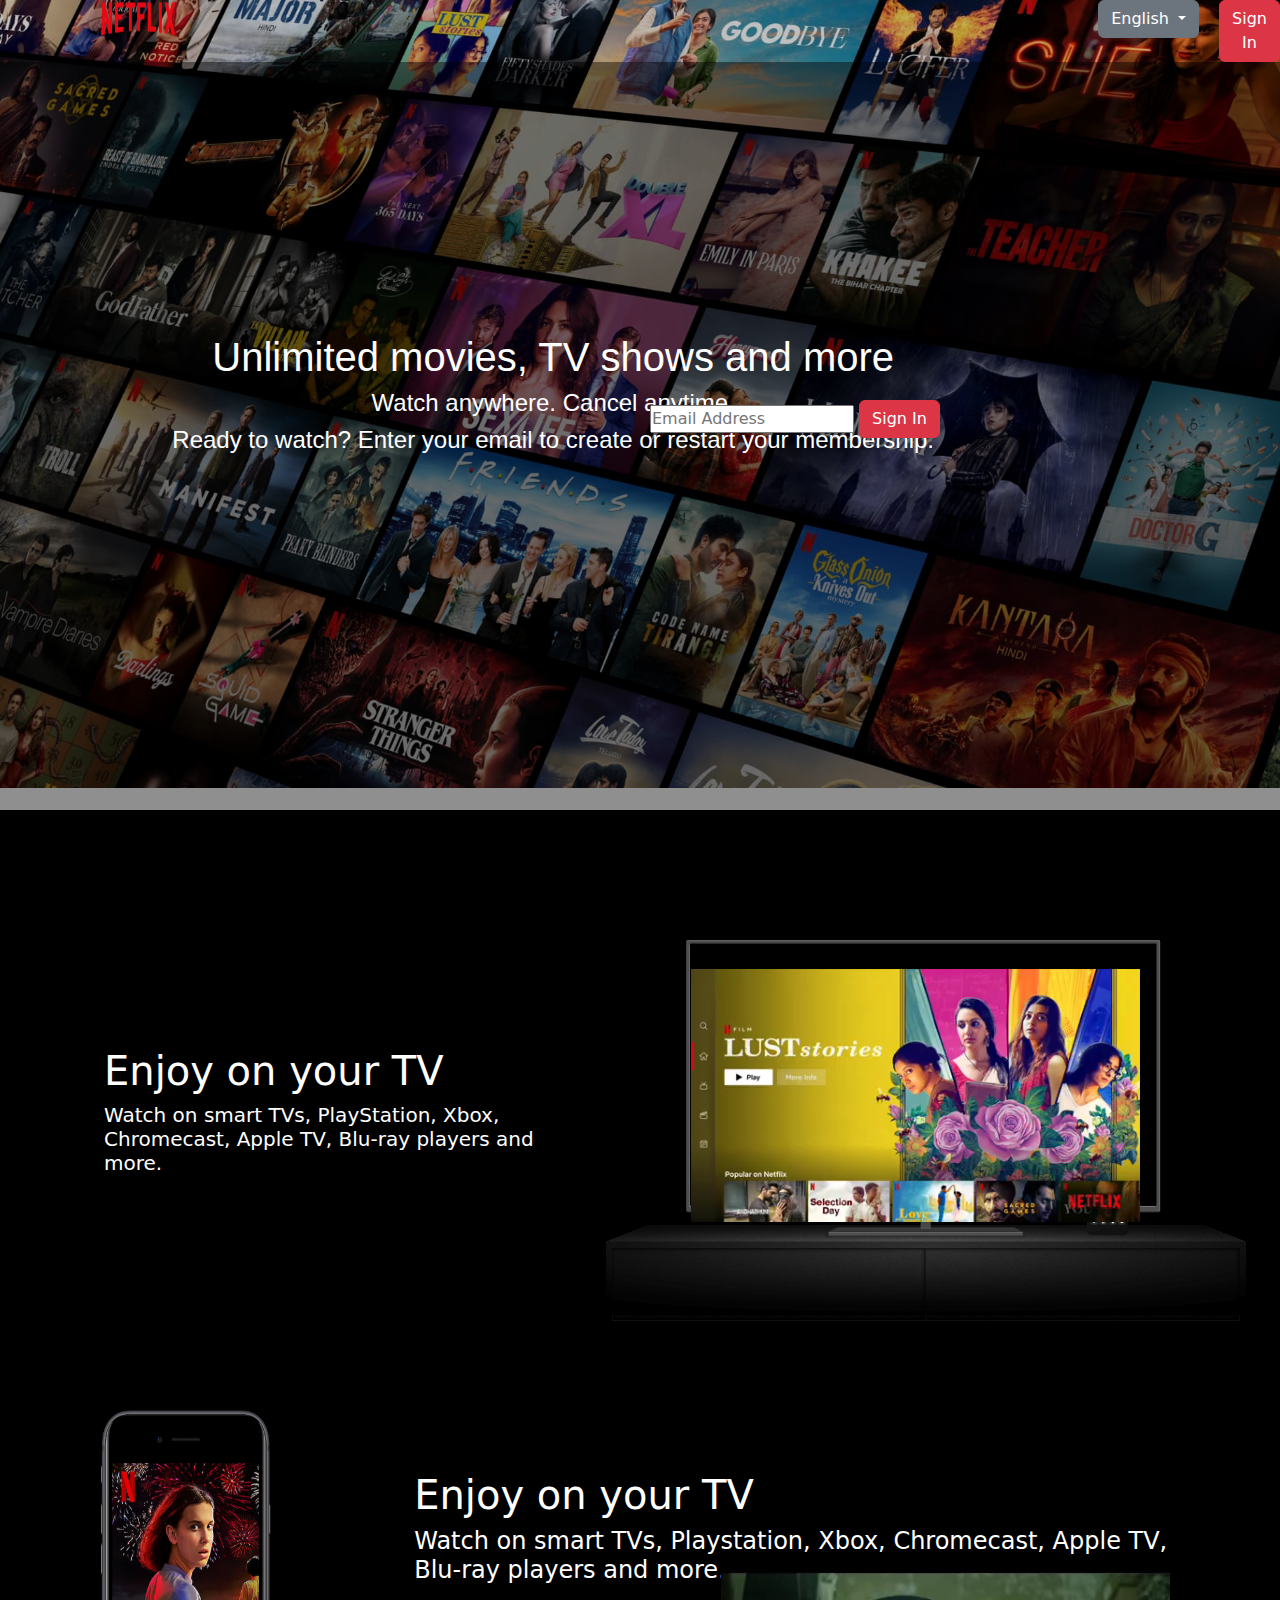
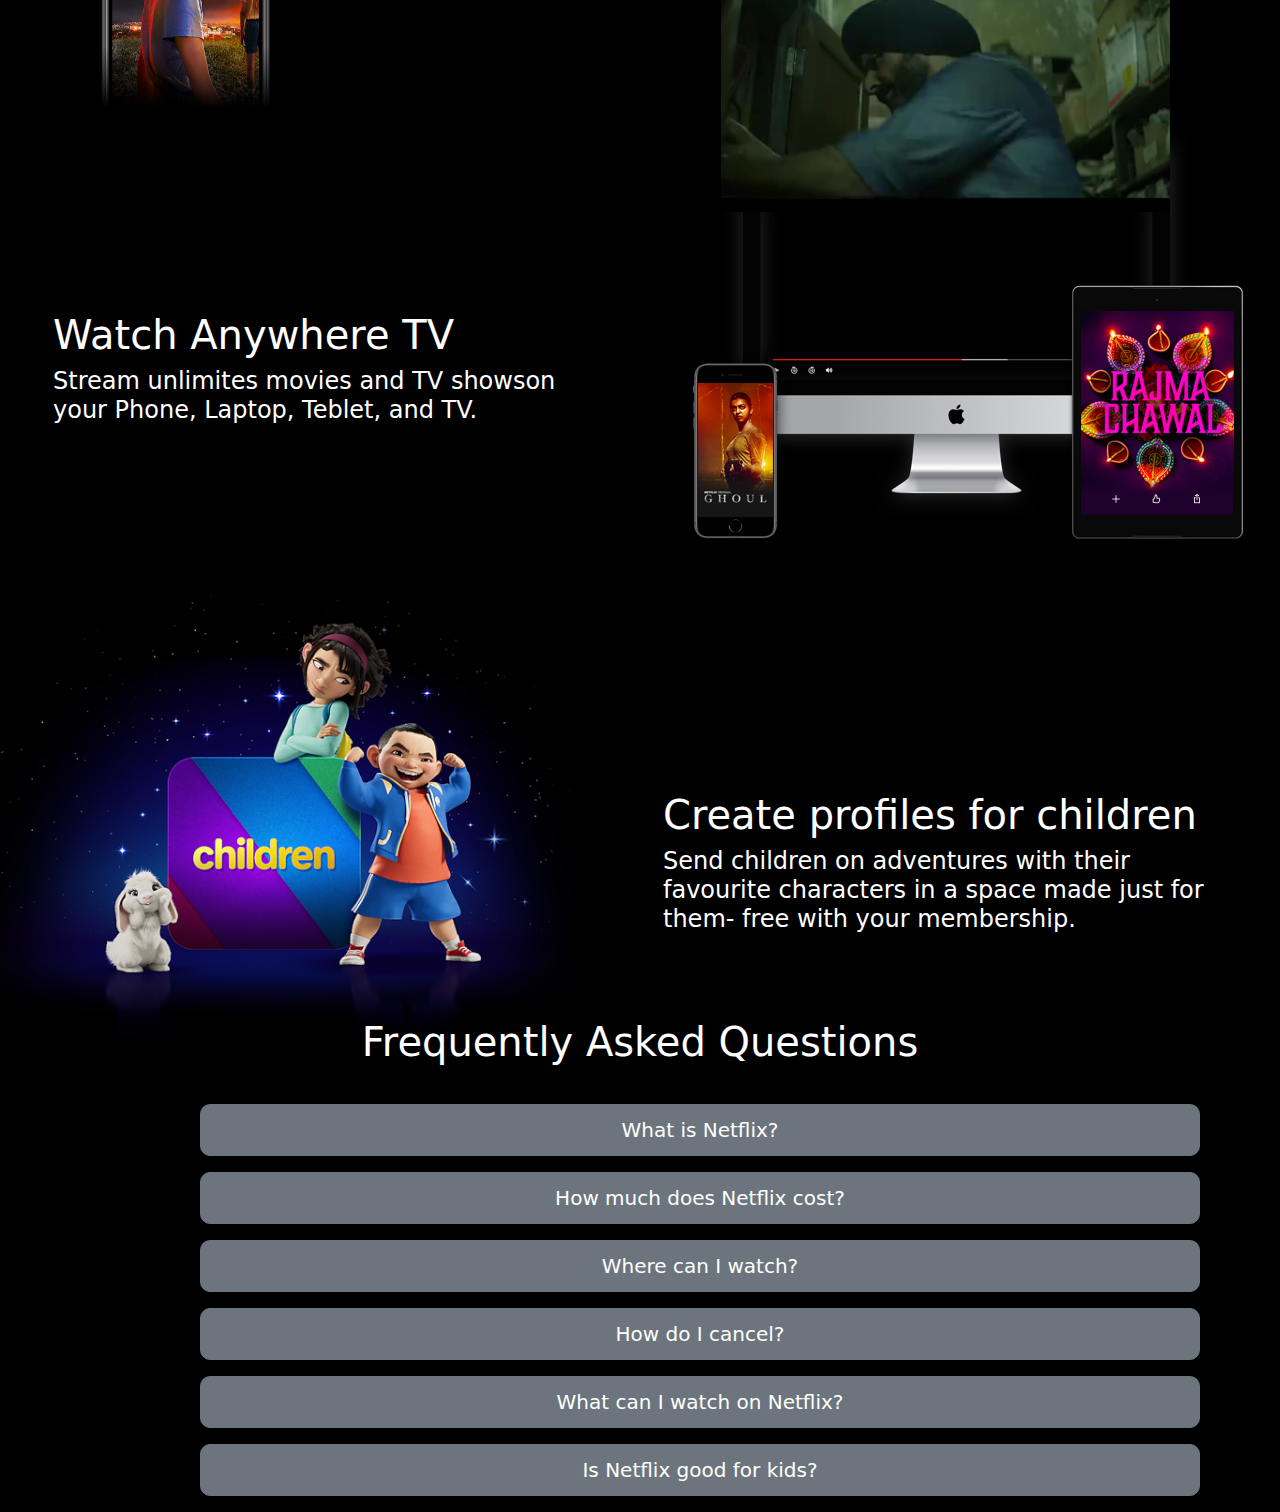
==== index.html @ 4d95a34c "Without Footer" ====
<!DOCTYPE html>
<html lang="en">

<head>
  <title>Title</title>
  <!-- Required meta tags -->
  <meta charset="utf-8" />
  <meta name="viewport" content="width=device-width, initial-scale=1, shrink-to-fit=no" />
  <link rel="stylesheet" href="style.css" />
  <link rel="stylesheet" href="https://cdnjs.cloudflare.com/ajax/libs/font-awesome/6.5.1/css/all.min.css"
    integrity="sha512-DTOQO9RWCH3ppGqcWaEA1BIZOC6xxalwEsw9c2QQeAIftl+Vegovlnee1c9QX4TctnWMn13TZye+giMm8e2LwA=="
    crossorigin="anonymous" referrerpolicy="no-referrer" />
  <!-- Bootstrap CSS -->
  <link href="https://cdn.jsdelivr.net/npm/bootstrap@5.3.3/dist/css/bootstrap.min.css" rel="stylesheet"
    integrity="sha384-QWTKZyjpPEjISv5WaRU9OFeRpok6YctnYmDr5pNlyT2bRjXh0JMhjY6hW+ALEwIH" crossorigin="anonymous" />
</head>

<body>
  <div class="main">
    <nav>
      <div class="logo">
        <img src="resources/netflix-logo.png" alt="logo" class="logo__img" />
      </div>
      <div class="dropdown">
        <button class="btn btn-secondary dropdown-toggle" type="button" data-bs-toggle="dropdown" aria-expanded="false">
          <i class="fa-solid fa-language"></i> English
        </button>
        <ul class="dropdown-menu">
          <li><a class="dropdown-item" href="#">English</a></li>
          <li><a class="dropdown-item" href="#">हिंदी</a></li>
        </ul>
      </div>
      <div class="login__button">
        <button type="button" class="btn btn-danger">Sign In</button>
      </div>
    </nav>
    <div class="box"></div>
    <div class="hero">
      <span>
        <h1>Unlimited movies, TV shows and more</h1>
      </span>
      <span>
        <h4>Watch anywhere. Cancel anytime.</h4>
      </span>
      <span>
        <h4>
          Ready to watch? Enter your email to create or restart your
          membership.
        </h4>
      </span>
    </div>
    <div class="hero__input">
      <input type="text" placeholder="Email Address" />
      <button type="button" class="btn btn-danger">Sign In</button>
    </div>
  </div>
  <section>
    <div class="second__page">
      <div class="second__page__text">
        <span>
          <h1>Enjoy on your TV</h1>
        </span>
        <span>
          <h5>
            Watch on smart TVs, PlayStation, Xbox, Chromecast, Apple TV,
            Blu-ray players and more.
          </h5>
        </span>
      </div>
      <div class="second__page__image">
        <video src="resources/video-1.m4v" class="video1" autoplay loop muted></video>
        <img src="resources/tv-1.png" alt="TV Image" class="tv__image" />
      </div>
    </div>
  </section>
  <section>
    <div class="third__page">
      <div class="third__page__image">
        <img src="resources/mobile.jpg" alt="photo" class="mobile__image">
      </div>
      <div class="third__page__text">
        <h1>Enjoy on your TV</h1>
        <h4>Watch on smart TVs, Playstation, Xbox,
          Chromecast, Apple TV, Blu-ray players and
          more.</h4>
      </div>
    </div>
  </section>
  <section>
    <div class="fourth__page">
      <div class="fourth__page__image">
        <img src="resources/tv-2.png" alt="image" class="tv__image2">
        <video src="resources/video-2.m4v" class="video2" autoplay loop muted></video>
      </div>
      <div class="fourth__page__text">
        <h1>Watch Anywhere TV</h1>
        <h4>Stream unlimites movies and TV showson your
          Phone, Laptop, Teblet, and TV.</h4>
      </div>
    </div>
  </section>
  <section>
    <div class="fifth__page">
      <div class="fifth__page__image">
        <img src="resources/children.png" alt="Children Image" class="children__image">
      </div>
      <div class="fifth__page__text">
        <h1>Create profiles for children</h1>
        <h4>Send children on adventures with their
          favourite characters in a space made just for
          them- free with your membership.
        </h4>
      </div>
  </section>
  <section>
    <div class="sixth__page">
      <div class="sixth__page__head">
        <h1>Frequently Asked Questions</h1>
      </div>
    
    <div class="first__question">
      <p class="d-inline-flex gap-1">
        <button class=" btn btn-secondary" type="button" data-bs-toggle="collapse" data-bs-target="#collapseExample" aria-expanded="false" aria-controls="collapseExample">
          What is Netflix? <i class="fa-solid fa-plus"></i>
        </button>
      </p>
      <div class="collapse" id="collapseExample">
        <div class="card card-body">
          Netflix is a streaming service that offers a wide variety of award-winning TV shows, movies, anime,
          documentaries and more - on thousands of internet-connected devices.
          You can watch as much as you want, whenever you want, without a single ad - all for one low monthly price.
          There's always something new to discover, and new TV shows and movies are added every week!
        </div>
      </div>
    </div>

    <div class="second__question">
      <p class="d-inline-flex gap-1">
        <button class=" btn btn-secondary" type="button" data-bs-toggle="collapse" data-bs-target="#collapseExample" aria-expanded="false" aria-controls="collapseExample">
          How much does Netflix cost? <i class="fa-solid fa-plus"></i>
        </button>
      </p>
      <div class="collapse" id="collapseExample">
        <div class="card card-body">
          Watch Netflix on your smartphone, tablet, Smart TV, laptop, or streaming device, all for one fixed monthly
          fee. Plans range from ₹649 to ₹149 a month. No extra costs, no contracts.
        </div>
      </div>
    </div>

    <div class="third__question">
      <p class="d-inline-flex gap-1">
        <button class=" btn btn-secondary" type="button" data-bs-toggle="collapse" data-bs-target="#collapseExample" aria-expanded="false" aria-controls="collapseExample">
          Where can I watch? <i class="fa-solid fa-plus"></i>
        </button>
      </p>
      <div class="collapse" id="collapseExample">
        <div class="card card-body">
          Watch anywhere, anytime. Sign in with your Netflix account to watch instantly on the web at netflix.com from
          your personal computer or on any internet-connected device that offers the Netflix app, including smart TVs,
          smartphones, tablets, streaming media players and game consoles.You can also download your favourite shows with the iOS, Android, or Windows 10 app. Use downloads to watch
          while you're on the go and without an internet connection. Take Netflix with you anywhere.
        </div>
      </div>
    </div>
    
    <div class="fourth__question">
      <p class="d-inline-flex gap-1">
        <button class=" btn btn-secondary" type="button" data-bs-toggle="collapse" data-bs-target="#collapseExample" aria-expanded="false" aria-controls="collapseExample">
          How do I cancel? <i class="fa-solid fa-plus"></i>
        </button>
      </p>
      <div class="collapse" id="collapseExample">
        <div class="card card-body">
          Netflix is flexible. There are no annoying contracts and no commitments. You can easily cancel your account
          online in two clicks. There are no cancellation fees - start or stop your account anytime.
        </div>
      </div>
    </div>
    <div class="fifth__question">
      <p class="d-inline-flex gap-1">
        <button class=" btn btn-secondary" type="button" data-bs-toggle="collapse" data-bs-target="#collapseExample" aria-expanded="false" aria-controls="collapseExample">
          What can I watch on Netflix? <i class="fa-solid fa-plus"></i>
        </button>
      </p>
      <div class="collapse" id="collapseExample">
        <div class="card card-body">
          Netflix has an extensive library of feature films, documentaries, TV shows, anime, award-winning Netflix
          originals, and more. Watch as much as you want, anytime you want.
        </div>
      </div>
    </div>

    <div class="sixth__question">
      <p class="d-inline-flex gap-1">
        <button class=" btn btn-secondary" type="button" data-bs-toggle="collapse" data-bs-target="#collapseExample" aria-expanded="false" aria-controls="collapseExample">
          Is Netflix good for kids? <i class="fa-solid fa-plus"></i>
        </button>
      </p>
      <div class="collapse" id="collapseExample">
        <div class="card card-body">
          The Netflix Kids experience is included in your membership to give parents control while kids enjoy
          family-friendly TV shows and films in their own space.
          Kids profiles come with PIN-protected parental controls that let you restrict the maturity rating of content
          kids can watch and block specific titles you don’t want kids to see.
        </div>
      </div>
    </div>

  </div>
  </section>
  <script src="https://cdn.jsdelivr.net/npm/bootstrap@5.3.3/dist/js/bootstrap.bundle.min.js"
    integrity="sha384-YvpcrYf0tY3lHB60NNkmXc5s9fDVZLESaAA55NDzOxhy9GkcIdslK1eN7N6jIeHz"
    crossorigin="anonymous"></script>
</body>

</html>
---- style.css ----
* {
  margin: 0;
  padding: 0;
}
.logo {
  width: 148px;
  height: 40px;
}
.logo__img {
  width: 100%;
  height: 100%;
}

.main {
  background-image: url(resources/netflix-bg.jpg);
  height: 90vh;
  background-size: 100vw;
  background-repeat: no-repeat;
  position: relative;
  background-size: max(1400px, 100vw);
}
.main .box {
  height: 85vh;
  width: 100%;
  opacity: 0.44;
  position: relative;
  top: 0;
  background-color: black;
}
nav {
  display: flex;
}
.hero {
  height: 100%;
  display: flex;
  align-items: center;
  justify-content: center;
  flex-direction: column;
  color: white;
  position: absolute;
  font-family: "Segoe UI", Tahoma, Geneva, Verdana, sans-serif;
  top: -70px;
  right: 20px;
  margin: 23px;
  padding: 23px;
  line-height: 50px;
}
.hero > :nth-child(1) {
  font-size: larger;
  font-weight: bolder;
}
.hero > :nth-child(2) {
  font-size: 24px;
  font-weight: 900;
}
.hero > :nth-child(3) {
  font-size: 20px;
  font-weight: 900;
}
.hero__input {
  position: absolute;
  top: 400px;
  left: 30px;
}

.second__page {
  padding: 34px;
  background-color: black;
  color: white;
}
.tv__image {
  width: 300px;
  height: 200px;
}
.video1 {
  position: absolute;
  bottom: -312px;
  right: 53px;
  width: 250px;
  height: 109px;
}

.third__page__image {
  width: 100vw;
  height: 40vh;
}
.mobile__image {
  width: 100%;
  height: 100%;
}
.third__page__text {
  margin-top: auto;
  padding: 23px;
  background-color: black;
  color: white;
}
.third__page__text h1 {
  margin-top: 50px;
  margin-left: 20px;
}
.third__page__text h4 {
  margin-left: 20px;
}
.fourth__page__image {
  background-color: black;
}
.tv__image2 {
  margin-left: 30px;
  width: 300px;
  height: 200px;
  z-index: -10;
  background-color: black;
}
.video2 {
  position: absolute;
  width: 250px;
  height: 109px;
  top: 1600px;
  right: 65px;
}
.fourth__page__text {
  margin-top: auto;
  padding: 23px;
  background-color: black;
  color: white;
}
.children__image {
  width: 100vw;
  height: 40vh;
}
.fifth__page__text {
  color: white;
  margin: 10px;
  padding: 20px;
  padding-bottom: 50px;
}
.fifth__page {
  background-color: black;
}
.sixth__page
{
  background-color: black;
}
.sixth__page__head
{
  margin-top: -20px;
  color: white;
  padding-bottom: 30px;
}
.first__question button{
  padding: 10px 20px;
  font-size: 20px;
  border-radius: 10px;
  width: 350px; 
}
.second__question button
{
  padding: 10px 20px;
  font-size: 20px;
  border-radius: 10px;
  width: 350px;
}
.third__question button
{
  padding: 10px 20px;
  font-size: 20px;
  border-radius: 10px;
  width: 350px;
}
.fourth__question button
{ 
  padding: 10px 20px;
  font-size: 20px;
  border-radius: 10px;
  width: 350px;
}
.fifth__question button
{
  padding: 10px 20px;
  font-size: 20px;
  border-radius: 10px;
  width: 350px;
}
.sixth__question button
{
  padding: 10px 20px;
  font-size: 20px;
  border-radius: 10px;
  width: 350px;
}
.first__question div{
  background-color: rgb(125, 134, 144);
  font-size:20px;
  color: white;
}
.second__question div{
  background-color: rgb(125, 134, 144);
  font-size:20px;
  color: white;
}
.third__question div{
  background-color: rgb(125, 134, 144);
  font-size:20px;
  color: white;
}
.fourth__question div{
  background-color: rgb(125, 134, 144);
  font-size:20px;
  color: white;
}
.fifth__question div{
  background-color:rgb(125, 134, 144);
  font-size:20px;
  color: white;
}
.sixth__question div{
  background-color: rgb(125, 134, 144);
  font-size:20px;
  color: white;
}

@media (min-width: 1024px) {
  .logo {
    margin-right: 900px;
    margin-left: 100px;
  }
  .hero__input {
    position: absolute;
    top: 400px;
    left: 690px;
  }
  .hero {
    top: -30px;
    right: 300px;
  }
  .second__page {
    display: flex;
    justify-content: space-between;
  }
  .tv__image {
    width: 640px;
    height: 480px;
    z-index: 3;
  }
  .video1 {
    position: absolute;
    bottom: -370px;
    right: 140px;
    width: 449px;
    height: 350px;
  }
  nav {
    display: flex;
    justify-content: center;
    gap: 20px;
  }
  .second__page__text {
    padding: 70px;
    margin-top: 133px;
  }
  .hero__input {
    position: absolute;
    top: 400px;
    left: 650px;
  }
  .third__page {
    display: flex;
  }
  .third__page__image {
    width: 500px;
    height: 350px;
  }
  .third__page__text {
    margin-top: -10px;
  }
  .third__page__text h1 {
    margin-top: 100px;
  }
  .third__page__text h4 {
    padding-right: 70px;
  }
  .video2 {
    width: 449px;
    height: 350px;
    position: absolute;
    top: 1510px;
    right: 110px;
    z-index: 3;
  }
  .tv__image2 {
    width: 640px;
    height: 480px;
  }
  .fourth__page {
    display: flex;
    justify-content: space-between;
    flex-direction: row-reverse;
    background-color: black;
  }
  .fourth__page__text {
    margin-top: 150px;
    padding: 53px;
  }
  .fifth__page
  {
    display: flex;
    justify-content: space-between;
  }
  .children__image
  {
    width: 600px;
    height: 450px;
  }
  .fifth__page__text
  {
    margin-top: 150px;
    padding: 53px;
  }
  .sixth__page__head
  {
    text-align: center;
  }
  .first__question button
  {
    margin-left: 200px;
    width: 1000px;
  }
  .second__question button
  {
    margin-left: 200px;
    width: 1000px;
  }
  .third__question button
  {
    margin-left: 200px; 
    width: 1000px;
  }
  .fourth__question button
  {
    margin-left: 200px; 
    width: 1000px;
  }
  .fifth__question button
  {
    margin-left: 200px;
    width: 1000px;  
  }
  .sixth__question button
  {
    margin-left: 200px;
    width: 1000px;
  }
  .first__question div
  {
    margin-left: 130px;
    border-radius:50% ;
    width: 1000px;
  }
  .second__question div
  {
    margin-left: 130px;
    border-radius:50% ;
    width: 1000px;
  }
  .third__question div
  {
    margin-left: 130px;
    border-radius:50% ;
    width: 1000px;
  }
  .fourth__question div
  {
    margin-left: 130px;
    border-radius:50% ;
    width: 1000px;
  }
  .fifth__question div
  {
    margin-left: 130px;
    border-radius:50% ;
    width: 1000px;
  }
  .sixth__question div
  {
    margin-left: 130px;
    border-radius:50% ;
    width: 1000px;
  }

}
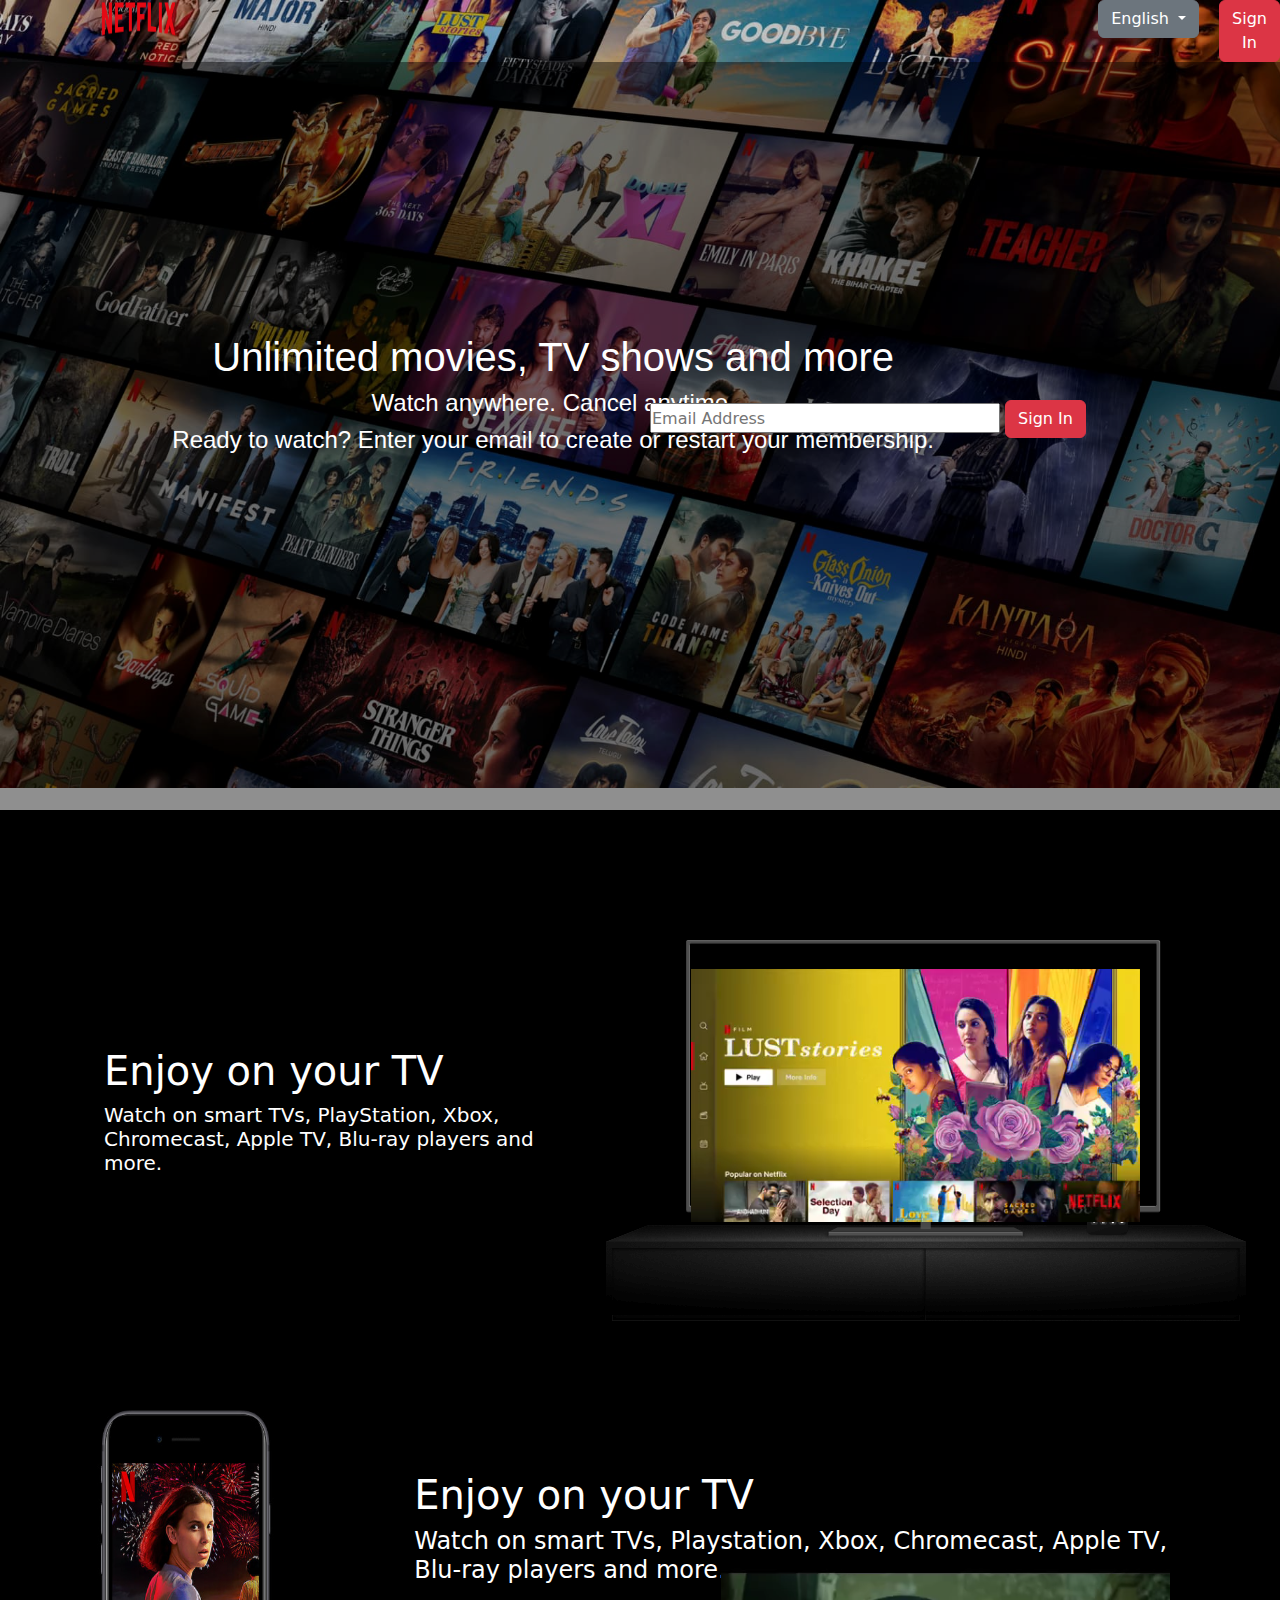
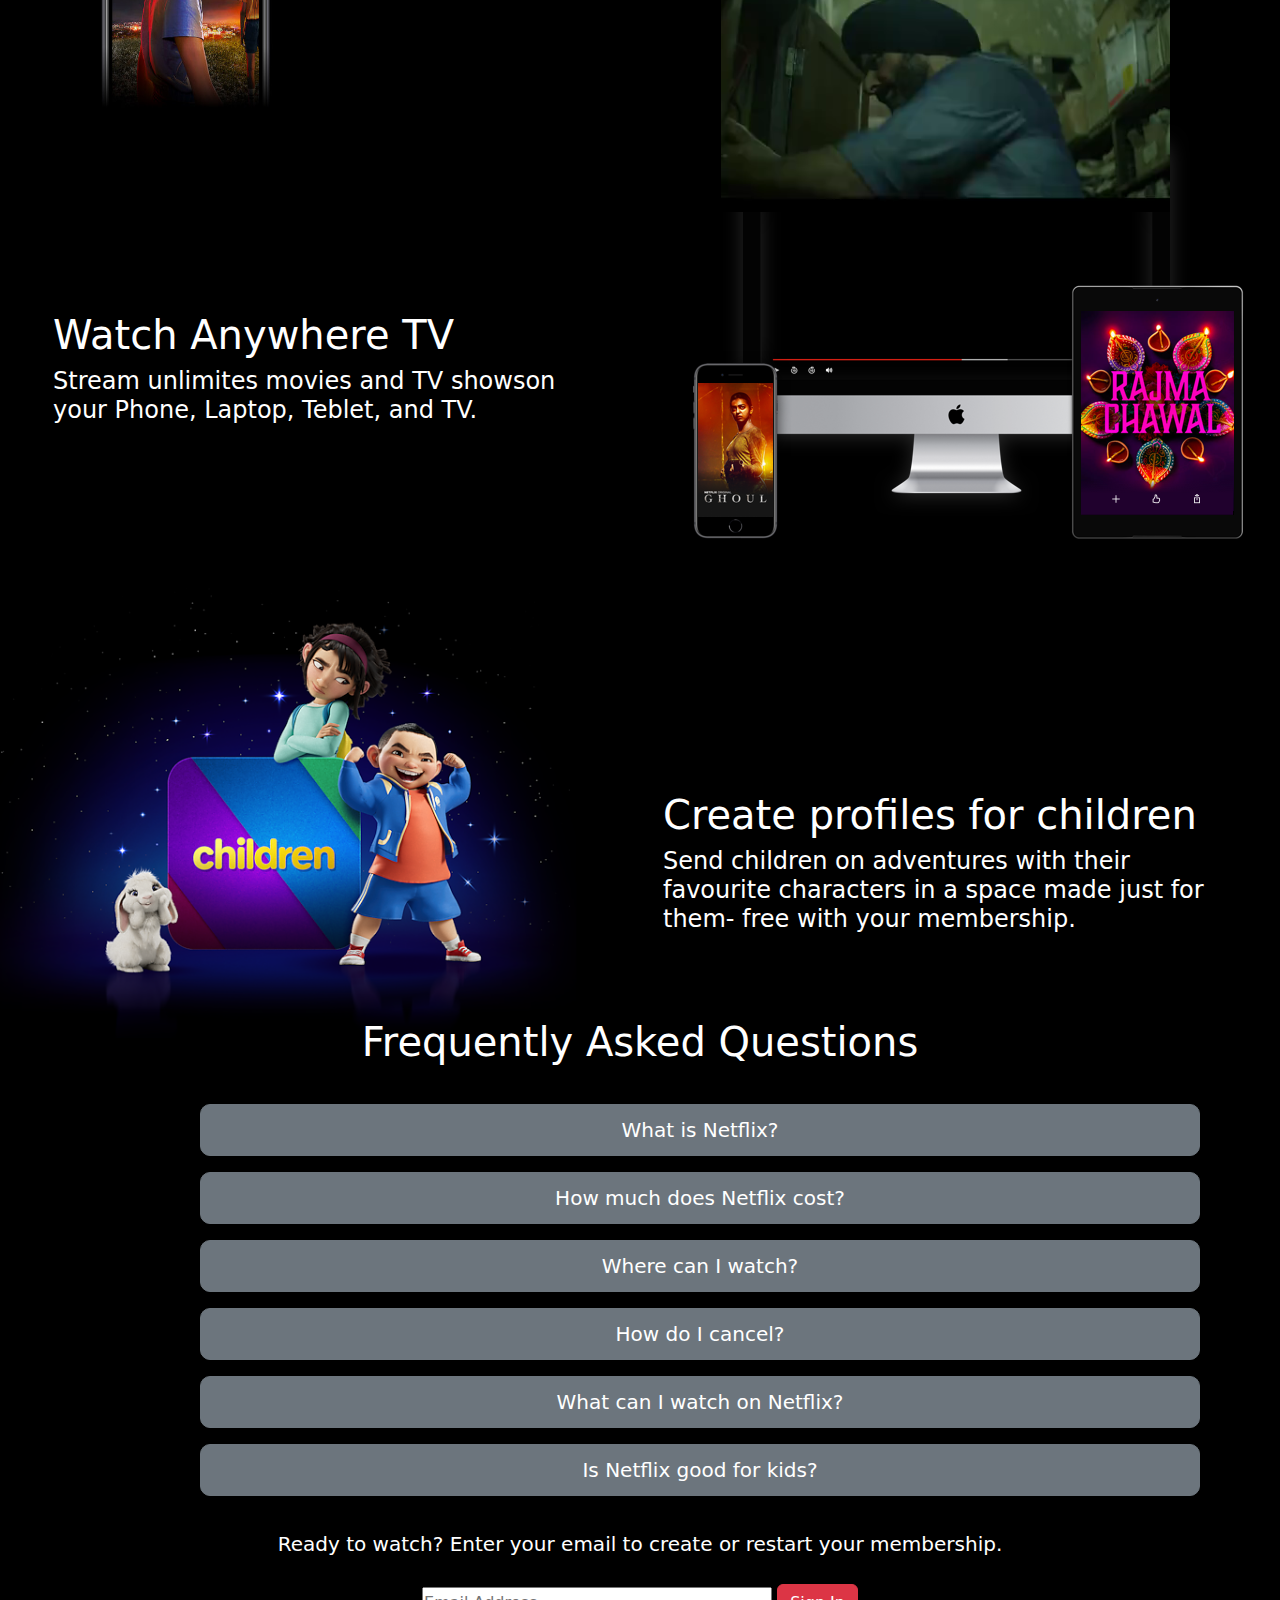
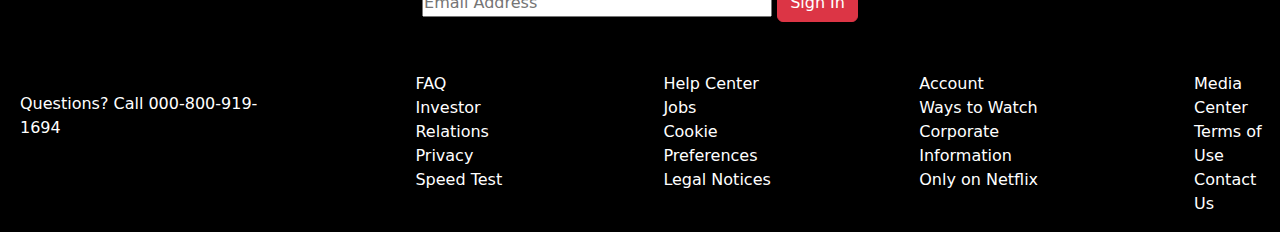
==== commit 59ebb341: "Structure Done" ====
--- a/index.html
+++ b/index.html
@@ -206,9 +206,51 @@
         </div>
       </div>
     </div>
-
+    <div class="sixth__page__footer">
+      <h5>Ready to watch? Enter your email to create or restart your membership.
+      </h5>
+    </div>
+    <div class="sixth__page__form">
+      <input type="text" placeholder="Email Address" />
+      <button type="button" class="btn btn-danger">Sign In</button>
+    </div>
   </div>
   </section>
+  <footer>
+    <div class="footer__section">
+      <div class="footer__text__1">
+        <span>Questions? Call </span>
+        <a href="">000-800-919-1694</a>
+      </div>
+      <div class="footer__text__2">
+        <ul>
+          <li><a href="">FAQ</a></li>
+          <li><a href="">Investor Relations</a></li>
+          <li><a href="">Privacy</a></li>
+          <li><a href="">Speed Test</a></li>
+        </ul>
+        <ul>
+          <li><a href="">Help Center</a></li>
+          <li><a href="">Jobs</a></li>
+          <li><a href="">Cookie Preferences</a></li>
+          <li><a href="">Legal Notices</a></li>
+        </ul>
+      </div>
+      <div class="footer__text__3">
+        <ul>
+          <li><a href="">Account</a></li>
+          <li><a href="">Ways to Watch</a></li>
+          <li><a href="">Corporate Information</a></li>
+          <li><a href="">Only on Netflix</a></li>
+        </ul>
+        <ul>
+          <li><a href="">Media Center</a></li>
+          <li><a href="">Terms of Use</a></li>
+          <li><a href="">Contact Us</a></li>
+        </ul>
+      </div>
+    </div>
+  </footer>
   <script src="https://cdn.jsdelivr.net/npm/bootstrap@5.3.3/dist/js/bootstrap.bundle.min.js"
     integrity="sha384-YvpcrYf0tY3lHB60NNkmXc5s9fDVZLESaAA55NDzOxhy9GkcIdslK1eN7N6jIeHz"
     crossorigin="anonymous"></script>
--- a/style.css
+++ b/style.css
@@ -62,7 +62,10 @@
   top: 400px;
   left: 30px;
 }
-
+.login__buton
+{
+  text-align: center;
+}
 .second__page {
   padding: 34px;
   background-color: black;
@@ -218,6 +221,120 @@
   font-size:20px;
   color: white;
 }
+.sixth__page__footer{
+  color: white;
+  padding-top: 30px;
+  padding: 10px;
+  font-size: small;
+}
+.sixth__page__form
+{
+  text-align: center;
+  padding: 10px;
+}
+.footer__section
+{
+  background-color: black;
+  color: white;
+}
+.footer__text__1
+{
+  padding: 20px ;
+}
+.footer__text__1 a
+{
+  color: white;
+  text-decoration: none;
+}
+
+.footer__text__1 a
+a:visited {
+  color:white;
+  background-color: transparent;
+  text-decoration: none;
+}
+
+a:hover {
+  color: white;
+  background-color: transparent;
+  text-decoration: underline;
+}
+
+a:active {
+  color: white;
+  background-color: transparent;
+  text-decoration: underline;
+}
+.footer__text__2 
+{
+  display: flex;
+  text-decoration: none;
+}
+.footer__text__2 ul
+{
+  list-style: none;
+}
+.footer__text__2 a
+{
+  list-style: none;
+  text-decoration: none;
+  color: white;
+}
+.footer__text__2 a
+a:visited {
+  color:white;
+  background-color: transparent;
+  text-decoration: none;
+}
+
+a:hover {
+  color: white;
+  background-color: transparent;
+  text-decoration: underline;
+}
+
+a:active {
+  color: white;
+  background-color: transparent;
+  text-decoration: none;
+}
+
+
+.footer__text__3
+{
+  display: flex;
+  text-decoration: none;
+}
+.footer__text__3 ul
+{
+  list-style: none;
+}
+.footer__text__3 a
+{
+  list-style: none;
+  text-decoration: none;
+  color: white;
+}
+.footer__text__3 a
+a:visited {
+  color:white;
+  background-color: transparent;
+  text-decoration: none;
+}
+
+a:hover {
+  color: white;
+  background-color: transparent;
+  text-decoration: underline;
+}
+
+a:active {
+  color: white;
+  background-color: transparent;
+  text-decoration: none;
+}
+
+
 
 @media (min-width: 1024px) {
   .logo {
@@ -386,5 +503,27 @@
     border-radius:50% ;
     width: 1000px;
   }
-
-}
+  .sixth__page__footer
+  {
+    padding-top: 20px;
+    text-align: center;
+  }
+  input{
+    width: 350px;
+    height: 30px;
+  }
+.footer__section
+{
+  padding-top: 40px;
+  display: flex;
+  gap: 100px;
+}
+.footer__text__2
+{
+  gap: 100px;
+}
+.footer__text__3
+{
+  gap: 100px;
+}
+}
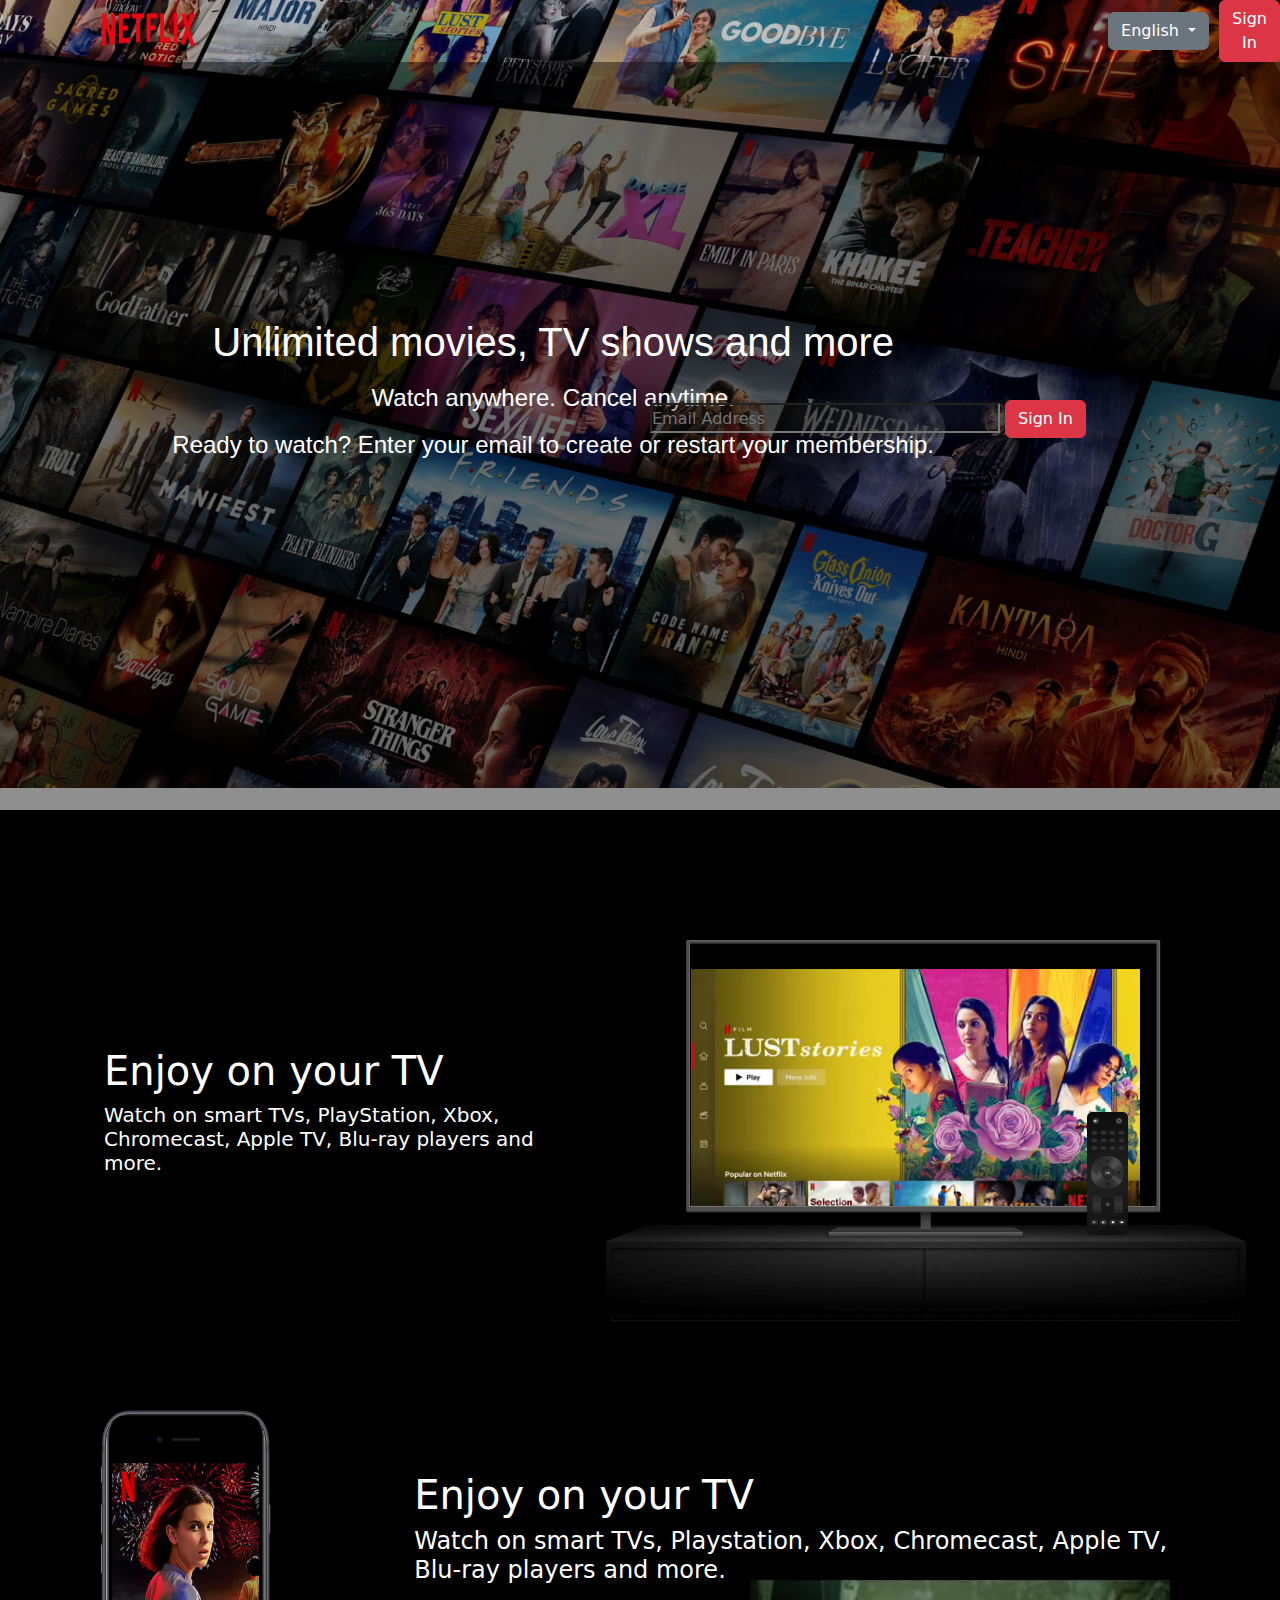
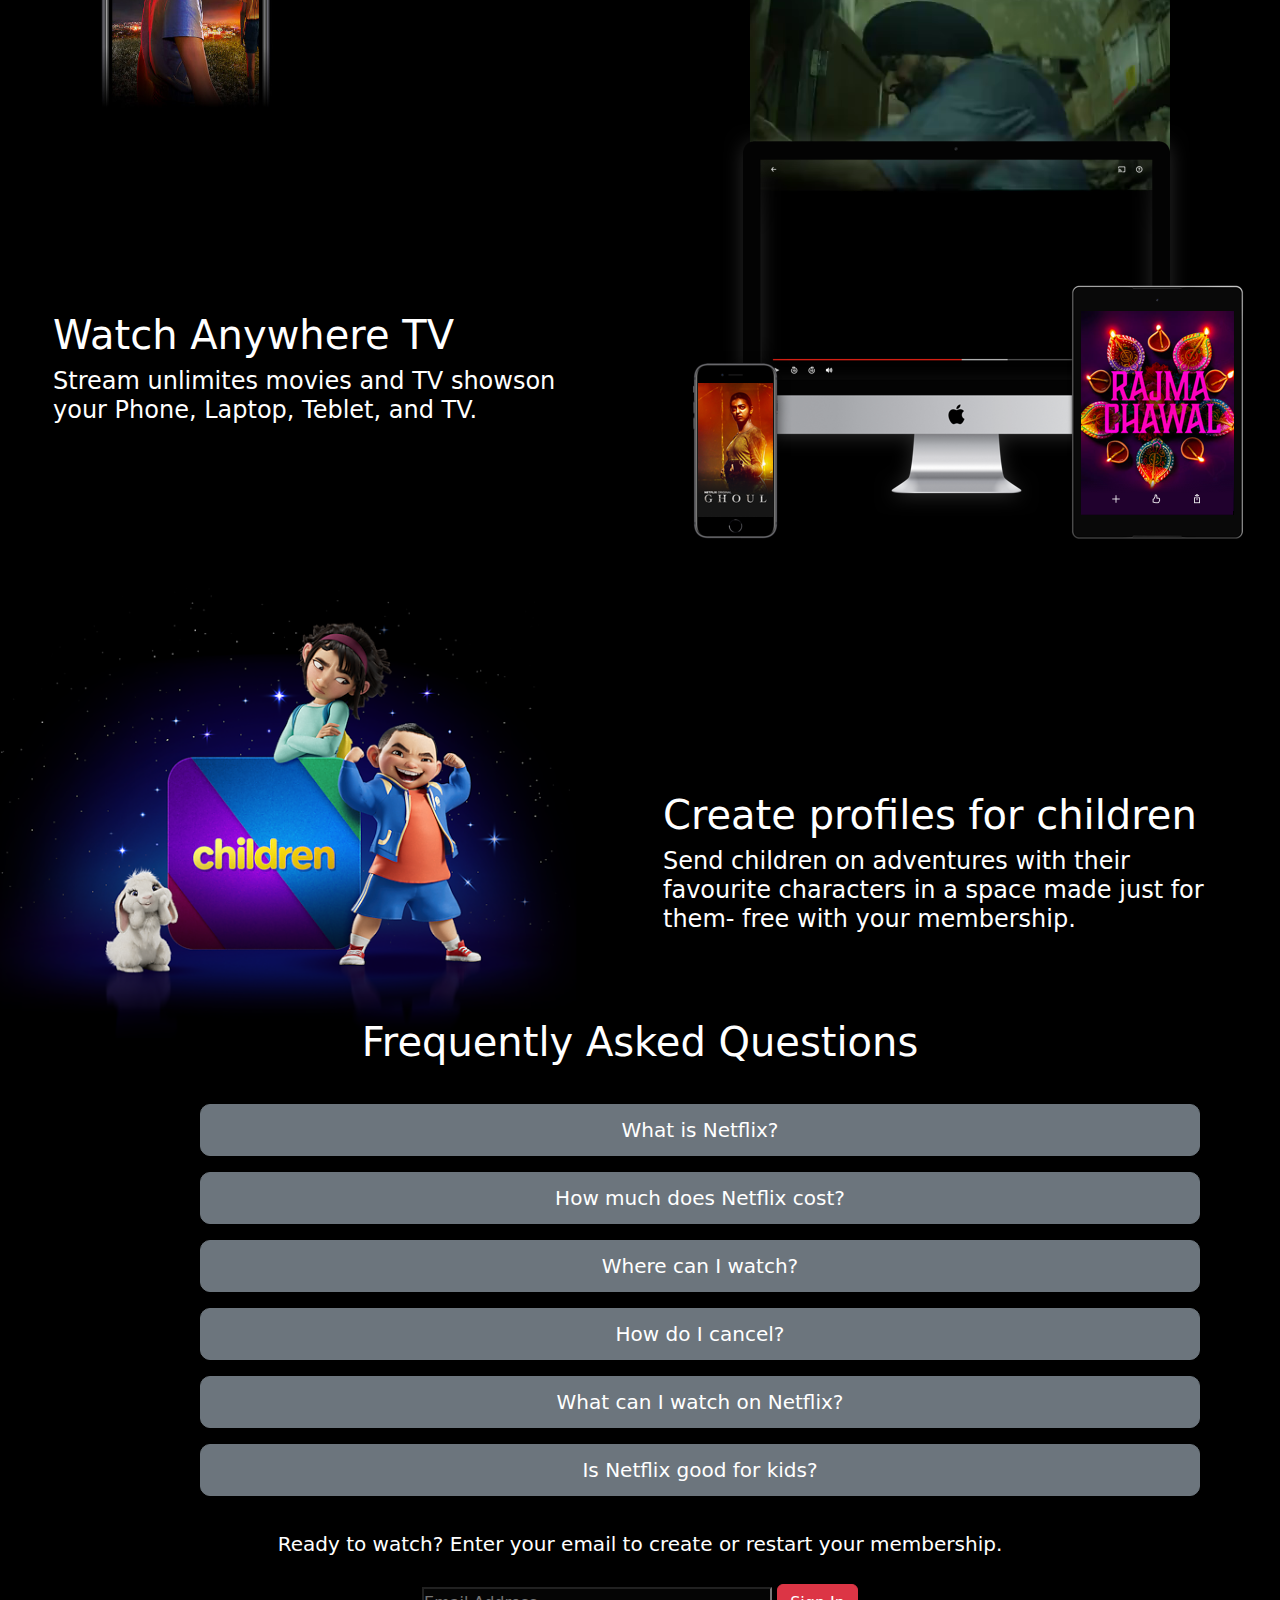
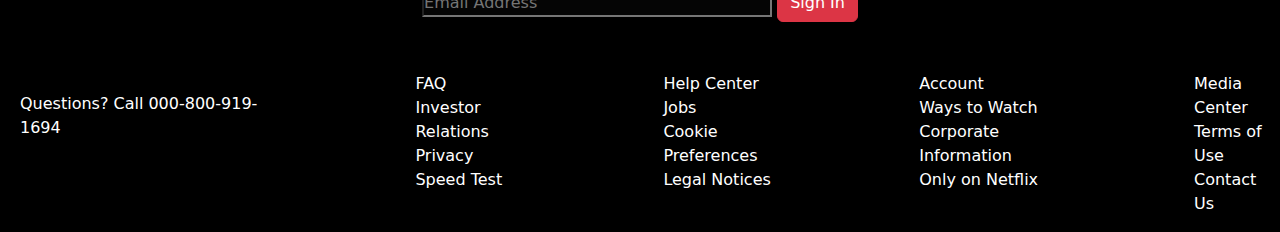
==== commit 71a89e39: "Updated" ====
--- a/index.html
+++ b/index.html
@@ -2,7 +2,7 @@
 <html lang="en">
 
 <head>
-  <title>Title</title>
+  <title>Netflix India - Watch TV Shows</title>
   <!-- Required meta tags -->
   <meta charset="utf-8" />
   <meta name="viewport" content="width=device-width, initial-scale=1, shrink-to-fit=no" />
@@ -68,8 +68,8 @@
         </span>
       </div>
       <div class="second__page__image">
+        <img src="resources/tv-1.png" alt="TV Image" class="tv__image" />
         <video src="resources/video-1.m4v" class="video1" autoplay loop muted></video>
-        <img src="resources/tv-1.png" alt="TV Image" class="tv__image" />
       </div>
     </div>
   </section>
--- a/style.css
+++ b/style.css
@@ -2,8 +2,10 @@
   margin: 0;
   padding: 0;
 }
+@import url('https://fonts.googleapis.com/css2?family=Poppins:ital,wght@0,100;0,200;0,300;0,400;0,500;0,600;0,700;0,800;0,900;1,100;1,200;1,300;1,400;1,500;1,600;1,700;1,800;1,900&display=swap');
+
 .logo {
-  width: 148px;
+  width: 130px;
   height: 40px;
 }
 .logo__img {
@@ -28,17 +30,19 @@
   background-color: black;
 }
 nav {
-  display: flex;
+  display: flex ;
+  gap: 10px;
 }
 .hero {
   height: 100%;
   display: flex;
   align-items: center;
   justify-content: center;
+  text-align: center;
   flex-direction: column;
   color: white;
   position: absolute;
-  font-family: "Segoe UI", Tahoma, Geneva, Verdana, sans-serif;
+  font-family: 'Poppins', sans-serif;
   top: -70px;
   right: 20px;
   margin: 23px;
@@ -48,22 +52,25 @@
 .hero > :nth-child(1) {
   font-size: larger;
   font-weight: bolder;
+  margin-bottom: 10px;
 }
 .hero > :nth-child(2) {
   font-size: 24px;
   font-weight: 900;
+  margin-bottom: 10px;
 }
 .hero > :nth-child(3) {
   font-size: 20px;
   font-weight: 900;
+  margin-bottom: 10px;
 }
 .hero__input {
   position: absolute;
-  top: 400px;
+  top: 500px;
   left: 30px;
-}
-.login__buton
-{
+  background-color: rgb(23,23,23,0.2);
+}
+.login__buton {
   text-align: center;
 }
 .second__page {
@@ -74,6 +81,8 @@
 .tv__image {
   width: 300px;
   height: 200px;
+  position: relative;
+  z-index: 10;
 }
 .video1 {
   position: absolute;
@@ -111,15 +120,15 @@
   margin-left: 30px;
   width: 300px;
   height: 200px;
-  z-index: -10;
-  background-color: black;
+  position: relative;
+  z-index: 10;
 }
 .video2 {
   position: absolute;
-  width: 250px;
-  height: 109px;
+  width: 160px;
+  height: 120px;
   top: 1600px;
-  right: 65px;
+  right: 95px;
 }
 .fourth__page__text {
   margin-top: auto;
@@ -140,116 +149,114 @@
 .fifth__page {
   background-color: black;
 }
-.sixth__page
-{
-  background-color: black;
-}
-.sixth__page__head
-{
+.sixth__page {
+  background-color: black;
+}
+.sixth__page__head {
   margin-top: -20px;
   color: white;
   padding-bottom: 30px;
 }
-.first__question button{
-  padding: 10px 20px;
-  font-size: 20px;
-  border-radius: 10px;
-  width: 350px; 
-}
-.second__question button
-{
+.first__question button {
   padding: 10px 20px;
   font-size: 20px;
   border-radius: 10px;
   width: 350px;
 }
-.third__question button
-{
+.second__question button {
   padding: 10px 20px;
   font-size: 20px;
   border-radius: 10px;
   width: 350px;
 }
-.fourth__question button
-{ 
+.third__question button {
   padding: 10px 20px;
   font-size: 20px;
   border-radius: 10px;
   width: 350px;
 }
-.fifth__question button
-{
+.fourth__question button {
   padding: 10px 20px;
   font-size: 20px;
   border-radius: 10px;
   width: 350px;
 }
-.sixth__question button
-{
+.fifth__question button {
   padding: 10px 20px;
   font-size: 20px;
   border-radius: 10px;
   width: 350px;
 }
-.first__question div{
-  background-color: rgb(125, 134, 144);
-  font-size:20px;
-  color: white;
-}
-.second__question div{
-  background-color: rgb(125, 134, 144);
-  font-size:20px;
-  color: white;
-}
-.third__question div{
-  background-color: rgb(125, 134, 144);
-  font-size:20px;
-  color: white;
-}
-.fourth__question div{
-  background-color: rgb(125, 134, 144);
-  font-size:20px;
-  color: white;
-}
-.fifth__question div{
-  background-color:rgb(125, 134, 144);
-  font-size:20px;
-  color: white;
-}
-.sixth__question div{
-  background-color: rgb(125, 134, 144);
-  font-size:20px;
-  color: white;
-}
-.sixth__page__footer{
+.sixth__question button {
+  padding: 10px 20px;
+  font-size: 20px;
+  border-radius: 10px;
+  width: 350px;
+}
+.first__question div {
+  background-color: black;
+  font-size: 20px;
+  color: white;
+}
+.second__question div {
+  background-color: black;
+  font-size: 20px;
+  color: white;
+}
+.third__question div {
+  background-color: black;
+  font-size: 20px;
+  color: white;
+}
+.fourth__question div {
+  background-color:black;
+  font-size: 20px;
+  color: white;
+}
+.fifth__question div {
+  background-color: black;
+  font-size: 20px;
+  color: white;
+}
+.sixth__question div {
+  background-color: black;
+  font-size: 20px;
+  color: white;
+}
+.sixth__page__footer {
   color: white;
   padding-top: 30px;
   padding: 10px;
   font-size: small;
 }
-.sixth__page__form
-{
+.sixth__page__form {
   text-align: center;
   padding: 10px;
 }
-.footer__section
+.sixth__page__form input
 {
-  background-color: black;
-  color: white;
-}
-.footer__text__1
+  background-color: rgba(23,23,23,0.2);
+  color: white;
+}
+.hero__input input
 {
-  padding: 20px ;
-}
-.footer__text__1 a
-{
-  color: white;
-  text-decoration: none;
-}
-
-.footer__text__1 a
-a:visited {
-  color:white;
+  background-color: rgba(23,23,23,0.2);
+  color: white;
+}
+.footer__section {
+  background-color: black;
+  color: white;
+}
+.footer__text__1 {
+  padding: 20px;
+}
+.footer__text__1 a {
+  color: white;
+  text-decoration: none;
+}
+
+.footer__text__1 a a:visited {
+  color: white;
   background-color: transparent;
   text-decoration: none;
 }
@@ -265,24 +272,20 @@
   background-color: transparent;
   text-decoration: underline;
 }
-.footer__text__2 
-{
+.footer__text__2 {
   display: flex;
   text-decoration: none;
 }
-.footer__text__2 ul
-{
+.footer__text__2 ul {
   list-style: none;
 }
-.footer__text__2 a
-{
+.footer__text__2 a {
   list-style: none;
   text-decoration: none;
   color: white;
 }
-.footer__text__2 a
-a:visited {
-  color:white;
+.footer__text__2 a a:visited {
+  color: white;
   background-color: transparent;
   text-decoration: none;
 }
@@ -299,25 +302,20 @@
   text-decoration: none;
 }
 
-
-.footer__text__3
-{
+.footer__text__3 {
   display: flex;
   text-decoration: none;
 }
-.footer__text__3 ul
-{
+.footer__text__3 ul {
   list-style: none;
 }
-.footer__text__3 a
-{
+.footer__text__3 a {
   list-style: none;
   text-decoration: none;
   color: white;
 }
-.footer__text__3 a
-a:visited {
-  color:white;
+.footer__text__3 a a:visited {
+  color: white;
   background-color: transparent;
   text-decoration: none;
 }
@@ -333,8 +331,6 @@
   background-color: transparent;
   text-decoration: none;
 }
-
-
 
 @media (min-width: 1024px) {
   .logo {
@@ -369,7 +365,8 @@
   nav {
     display: flex;
     justify-content: center;
-    gap: 20px;
+    text-align: center;
+    align-items: center;
   }
   .second__page__text {
     padding: 70px;
@@ -397,7 +394,7 @@
     padding-right: 70px;
   }
   .video2 {
-    width: 449px;
+    width: 420px;
     height: 350px;
     position: absolute;
     top: 1510px;
@@ -418,112 +415,92 @@
     margin-top: 150px;
     padding: 53px;
   }
-  .fifth__page
-  {
+  .fifth__page {
     display: flex;
     justify-content: space-between;
   }
-  .children__image
-  {
+  .children__image {
     width: 600px;
     height: 450px;
   }
-  .fifth__page__text
-  {
+  .fifth__page__text {
     margin-top: 150px;
     padding: 53px;
   }
-  .sixth__page__head
-  {
+  .sixth__page__head {
     text-align: center;
   }
-  .first__question button
-  {
+  .first__question button {
     margin-left: 200px;
     width: 1000px;
   }
-  .second__question button
-  {
+  .second__question button {
     margin-left: 200px;
     width: 1000px;
   }
-  .third__question button
-  {
-    margin-left: 200px; 
-    width: 1000px;
-  }
-  .fourth__question button
-  {
-    margin-left: 200px; 
-    width: 1000px;
-  }
-  .fifth__question button
-  {
+  .third__question button {
     margin-left: 200px;
-    width: 1000px;  
-  }
-  .sixth__question button
-  {
+    width: 1000px;
+  }
+  .fourth__question button {
     margin-left: 200px;
     width: 1000px;
   }
-  .first__question div
-  {
+  .fifth__question button {
+    margin-left: 200px;
+    width: 1000px;
+  }
+  .sixth__question button {
+    margin-left: 200px;
+    width: 1000px;
+  }
+  .first__question div {
     margin-left: 130px;
-    border-radius:50% ;
-    width: 1000px;
-  }
-  .second__question div
-  {
+    border-radius: 50%;
+    width: 1000px;
+  }
+  .second__question div {
     margin-left: 130px;
-    border-radius:50% ;
-    width: 1000px;
-  }
-  .third__question div
-  {
+    border-radius: 50%;
+    width: 1000px;
+  }
+  .third__question div {
     margin-left: 130px;
-    border-radius:50% ;
-    width: 1000px;
-  }
-  .fourth__question div
-  {
+    border-radius: 50%;
+    width: 1000px;
+  }
+  .fourth__question div {
     margin-left: 130px;
-    border-radius:50% ;
-    width: 1000px;
-  }
-  .fifth__question div
-  {
+    border-radius: 50%;
+    width: 1000px;
+  }
+  .fifth__question div {
     margin-left: 130px;
-    border-radius:50% ;
-    width: 1000px;
-  }
-  .sixth__question div
-  {
+    border-radius: 50%;
+    width: 1000px;
+  }
+  .sixth__question div {
     margin-left: 130px;
-    border-radius:50% ;
-    width: 1000px;
-  }
-  .sixth__page__footer
-  {
+    border-radius: 50%;
+    width: 1000px;
+  }
+  .sixth__page__footer {
     padding-top: 20px;
     text-align: center;
   }
-  input{
+  input {
     width: 350px;
     height: 30px;
   }
-.footer__section
-{
-  padding-top: 40px;
-  display: flex;
-  gap: 100px;
-}
-.footer__text__2
-{
-  gap: 100px;
-}
-.footer__text__3
-{
-  gap: 100px;
-}
-}
+  .footer__section {
+    padding-top: 40px;
+    display: flex;
+    gap: 100px;
+  }
+  .footer__text__2 {
+    gap: 100px;
+  }
+  .footer__text__3 {
+    gap: 100px;
+  }
+}
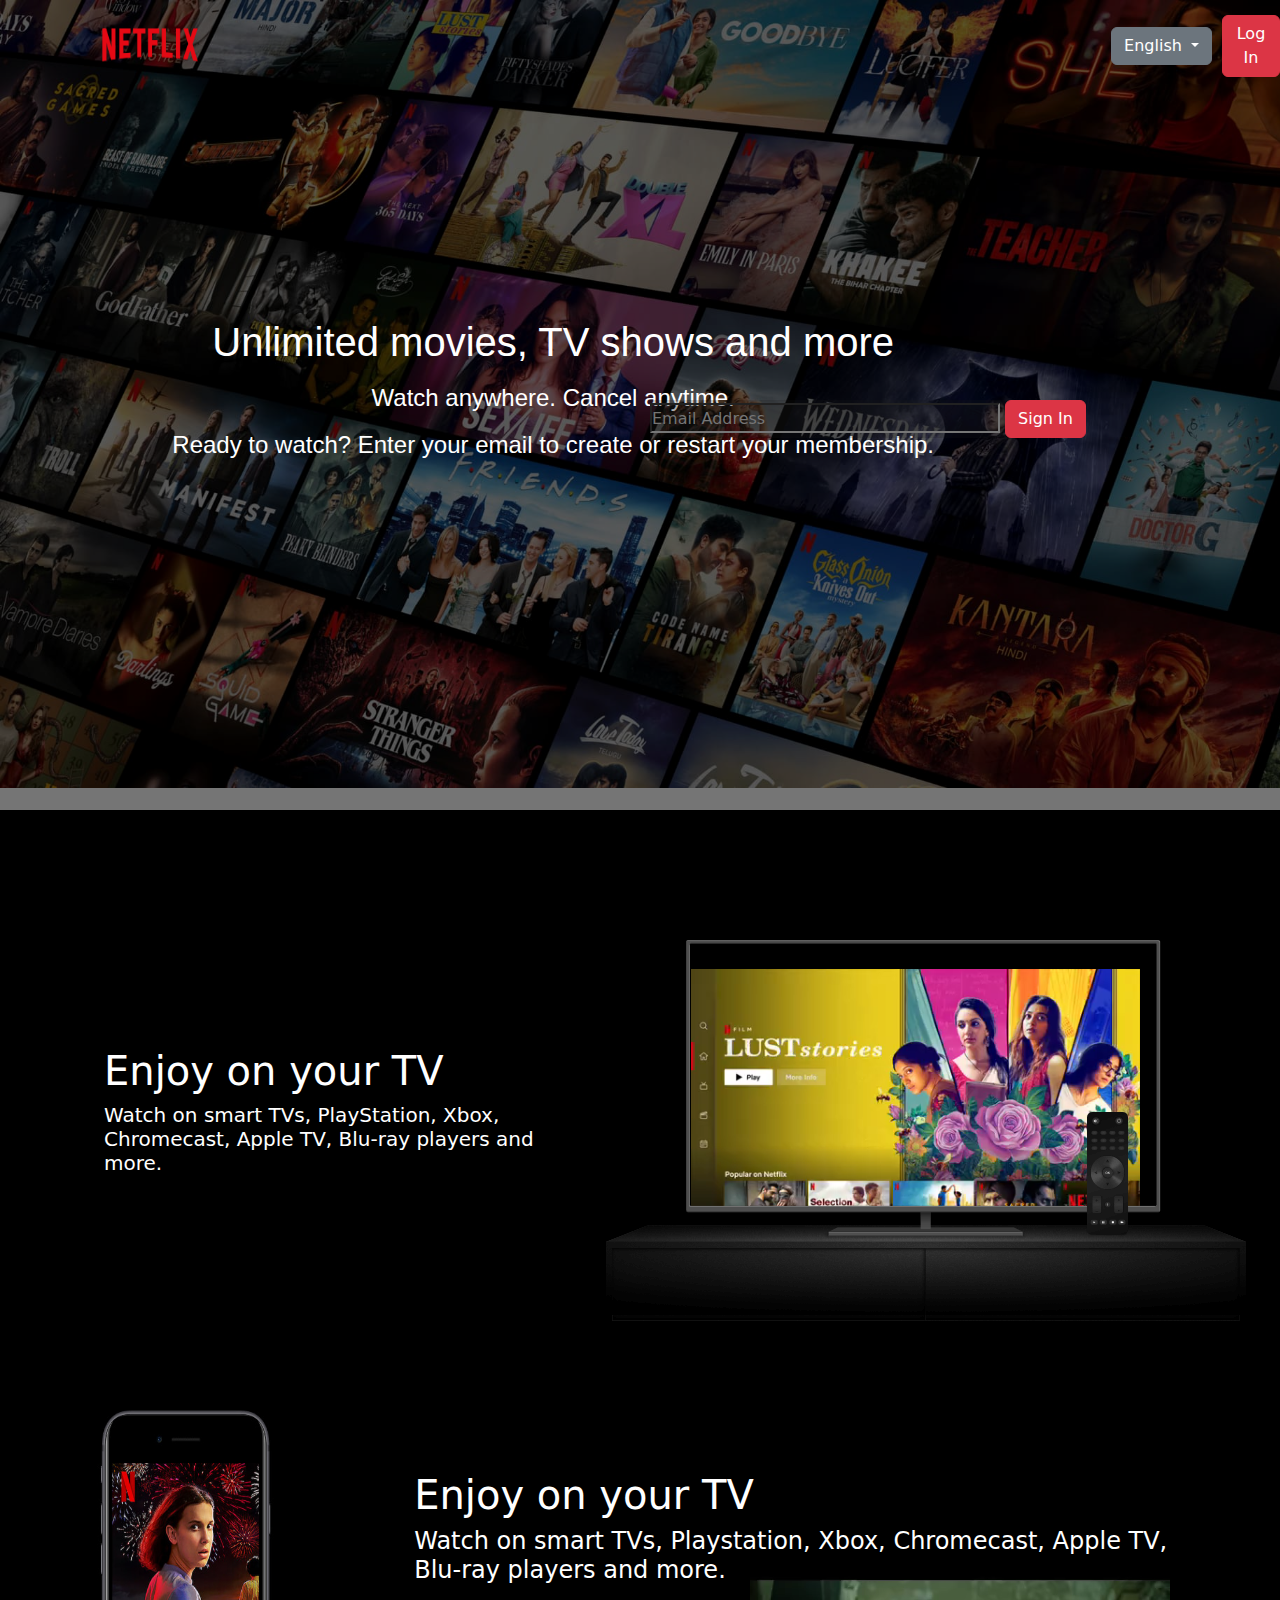
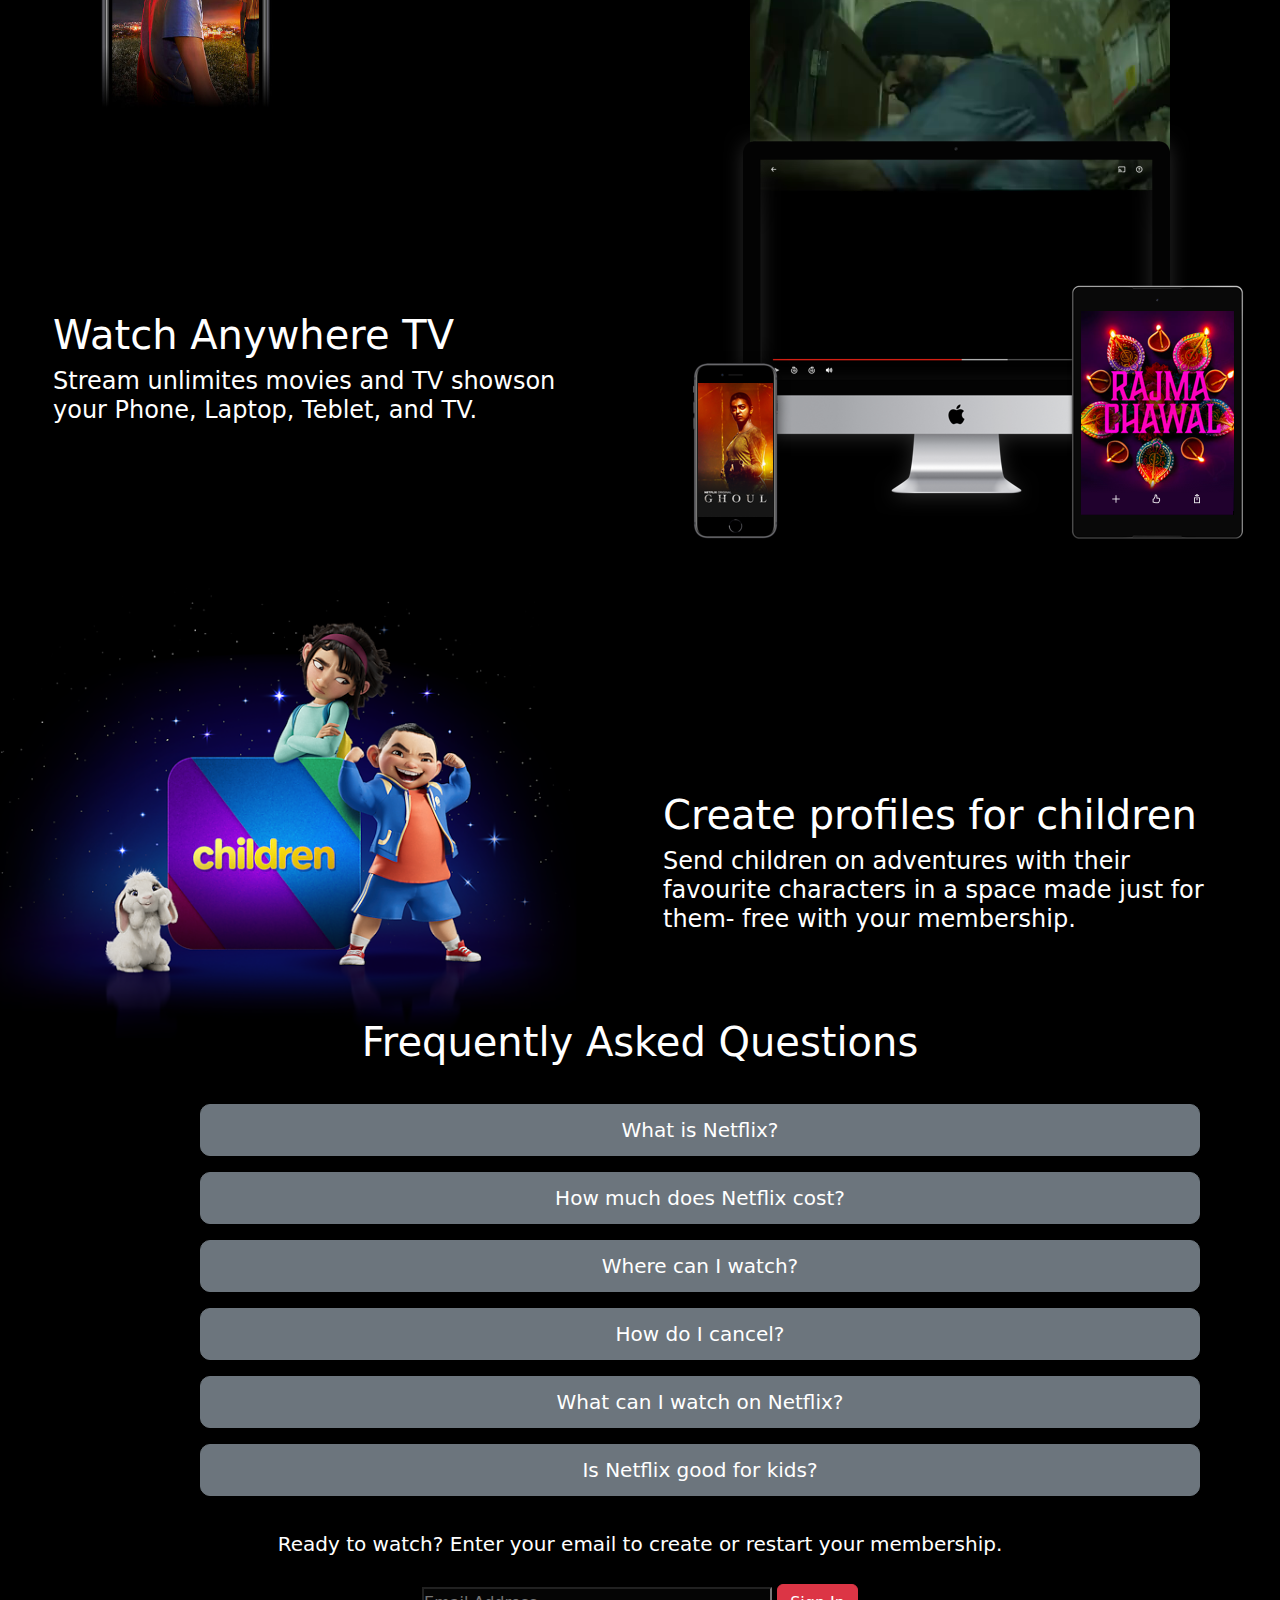
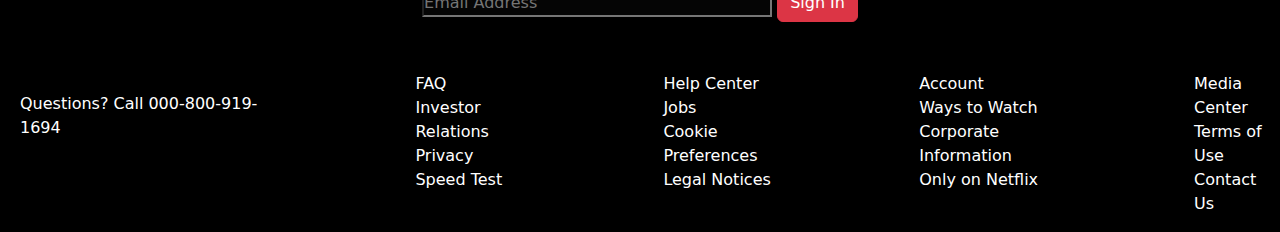
==== commit e454961a: "modified" ====
--- a/index.html
+++ b/index.html
@@ -19,7 +19,7 @@
   <div class="main">
     <nav>
       <div class="logo">
-        <img src="resources/netflix-logo.png" alt="logo" class="logo__img" />
+        <img src="resources/netflix-logo.png" alt="logo" class="logo__img"/>
       </div>
       <div class="dropdown">
         <button class="btn btn-secondary dropdown-toggle" type="button" data-bs-toggle="dropdown" aria-expanded="false">
@@ -31,7 +31,7 @@
         </ul>
       </div>
       <div class="login__button">
-        <button type="button" class="btn btn-danger">Sign In</button>
+        <button type="button" class="btn btn-danger"><a href="login.html" class="login__text">Log In</a></button>
       </div>
     </nav>
     <div class="box"></div>
--- a/style.css
+++ b/style.css
@@ -5,14 +5,25 @@
 @import url('https://fonts.googleapis.com/css2?family=Poppins:ital,wght@0,100;0,200;0,300;0,400;0,500;0,600;0,700;0,800;0,900;1,100;1,200;1,300;1,400;1,500;1,600;1,700;1,800;1,900&display=swap');
 
 .logo {
+  margin-top: 15px;
   width: 130px;
   height: 40px;
+  z-index: 10;
 }
 .logo__img {
   width: 100%;
   height: 100%;
 }
-
+.dropdown
+{
+  margin-top: 15px;
+  z-index: 10;
+}
+.login__button
+{
+  margin-top: 15px;
+  z-index: 10;
+}
 .main {
   background-image: url(resources/netflix-bg.jpg);
   height: 90vh;
@@ -21,11 +32,11 @@
   position: relative;
   background-size: max(1400px, 100vw);
 }
-.main .box {
-  height: 85vh;
+.box {
+  height: 90vh;
   width: 100%;
-  opacity: 0.44;
-  position: relative;
+  position: absolute;
+  opacity: 0.54;
   top: 0;
   background-color: black;
 }
@@ -73,6 +84,11 @@
 .login__buton {
   text-align: center;
 }
+.login__text
+{
+  text-decoration: none;
+  color: white;
+}
 .second__page {
   padding: 34px;
   background-color: black;
@@ -331,6 +347,7 @@
   background-color: transparent;
   text-decoration: none;
 }
+
 
 @media (min-width: 1024px) {
   .logo {
@@ -456,32 +473,26 @@
   }
   .first__question div {
     margin-left: 130px;
-    border-radius: 50%;
     width: 1000px;
   }
   .second__question div {
     margin-left: 130px;
-    border-radius: 50%;
     width: 1000px;
   }
   .third__question div {
     margin-left: 130px;
-    border-radius: 50%;
     width: 1000px;
   }
   .fourth__question div {
     margin-left: 130px;
-    border-radius: 50%;
     width: 1000px;
   }
   .fifth__question div {
     margin-left: 130px;
-    border-radius: 50%;
     width: 1000px;
   }
   .sixth__question div {
     margin-left: 130px;
-    border-radius: 50%;
     width: 1000px;
   }
   .sixth__page__footer {
